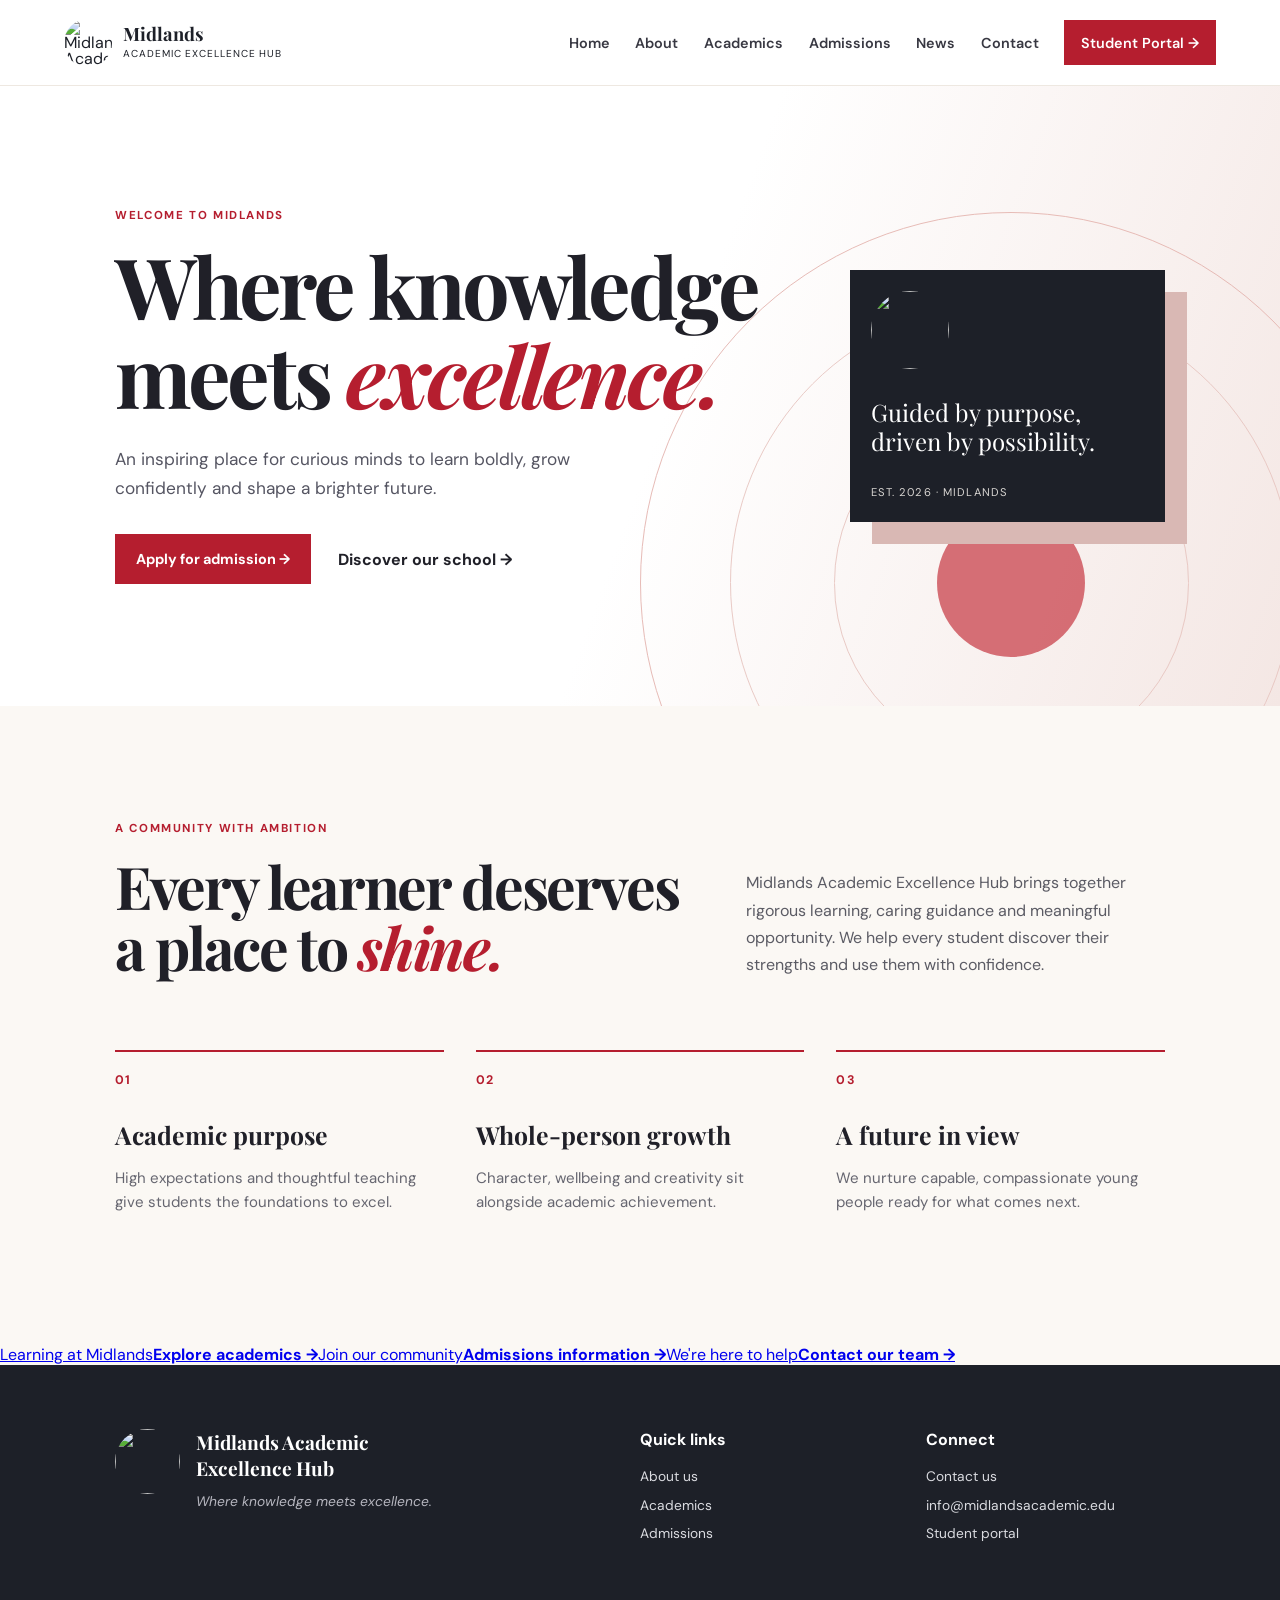
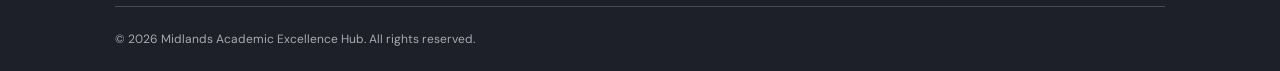
==== index.html @ b9ad70c9 "Add Midlands Academic Excellence Hub website Add the multi-page school website, shared assets, copyr" ====
<!doctype html><html lang="en"><head><meta charset="UTF-8"><meta name="viewport" content="width=device-width,initial-scale=1.0"><meta name="description" content="Midlands Academic Excellence Hub — Where knowledge meets excellence."><title>Midlands Academic Excellence Hub</title><link rel="preconnect" href="https://fonts.googleapis.com"><link rel="preconnect" href="https://fonts.gstatic.com" crossorigin><link href="https://fonts.googleapis.com/css2?family=DM+Sans:wght@400;500;600;700&family=Playfair+Display:wght@600;700;800&display=swap" rel="stylesheet"><link rel="stylesheet" href="styles.css"></head><body><a class="skip-link" href="#main">Skip to content</a><header class="site-header"><a class="brand" href="index.html"><img src="assets/midlands-logo.jpg" alt="Midlands Academic Excellence Hub logo"><span><strong>Midlands</strong><small>Academic Excellence Hub</small></span></a><button class="menu-toggle" aria-expanded="false" aria-controls="site-nav">Menu</button><nav id="site-nav" aria-label="Main navigation"><a class="active" href="index.html">Home</a><a href="about.html">About</a><a href="academics.html">Academics</a><a href="admissions.html">Admissions</a><a href="news.html">News</a><a href="contact.html">Contact</a><a class="portal-link" href="portal.html">Student Portal →</a></nav></header><main id="main"><section class="hero"><div class="hero-copy"><p class="eyebrow">Welcome to Midlands</p><h1>Where knowledge<br>meets <em>excellence.</em></h1><p class="lead">An inspiring place for curious minds to learn boldly, grow confidently and shape a brighter future.</p><div class="actions"><a class="button button-primary" href="admissions.html">Apply for admission →</a><a class="text-link" href="about.html">Discover our school →</a></div></div><aside class="hero-card"><img src="assets/midlands-logo.jpg" alt=""><p>Guided by purpose,<br>driven by possibility.</p><span>Est. 2026 · Midlands</span></aside><div class="hero-art" aria-hidden="true"><div></div><div></div><div></div></div></section><section class="intro section"><p class="eyebrow">A community with ambition</p><div class="split-heading"><h2>Every learner deserves a place to <em>shine.</em></h2><p>Midlands Academic Excellence Hub brings together rigorous learning, caring guidance and meaningful opportunity. We help every student discover their strengths and use them with confidence.</p></div><div class="values"><article><span class="number">01</span><h3>Academic purpose</h3><p>High expectations and thoughtful teaching give students the foundations to excel.</p></article><article><span class="number">02</span><h3>Whole-person growth</h3><p>Character, wellbeing and creativity sit alongside academic achievement.</p></article><article><span class="number">03</span><h3>A future in view</h3><p>We nurture capable, compassionate young people ready for what comes next.</p></article></div></section><section class="home-links"><a href="academics.html"><span>Learning at Midlands</span><strong>Explore academics →</strong></a><a href="admissions.html"><span>Join our community</span><strong>Admissions information →</strong></a><a href="contact.html"><span>We're here to help</span><strong>Contact our team →</strong></a></section></main><footer><div class="footer-brand"><img src="assets/midlands-logo.jpg" alt=""><p><strong>Midlands Academic<br>Excellence Hub</strong><span>Where knowledge meets excellence.</span></p></div><div><p class="footer-title">Quick links</p><a href="about.html">About us</a><a href="academics.html">Academics</a><a href="admissions.html">Admissions</a></div><div><p class="footer-title">Connect</p><a href="contact.html">Contact us</a><a href="mailto:info@midlandsacademic.edu">info@midlandsacademic.edu</a><a href="portal.html">Student portal</a></div><p class="copyright">© 2026 Midlands Academic Excellence Hub. All rights reserved.</p></footer><script src="script.js"></script></body></html>
---- styles.css ----
:root{--red:#b51e2f;--deep:#1d2028;--ink:#202028;--cream:#fbf8f4;--line:#e7dfd7}*{box-sizing:border-box}html{scroll-behavior:smooth}body{margin:0;color:var(--ink);background:var(--cream);font-family:"DM Sans",sans-serif}.skip-link{position:absolute;left:-999px}.skip-link:focus{left:1rem;top:1rem;z-index:3;background:#fff;padding:.8rem}.site-header{height:86px;display:flex;align-items:center;justify-content:space-between;padding:0 clamp(1.3rem,5vw,5rem);border-bottom:1px solid #eee8e1;background:#fff;position:sticky;top:0;z-index:10}.brand{display:flex;align-items:center;gap:.7rem;color:var(--deep);text-decoration:none;line-height:1}.brand img{width:48px;height:48px;border-radius:50%;object-fit:cover}.brand strong{display:block;font-family:"Playfair Display",serif;font-size:1.15rem}.brand small{font-size:.63rem;text-transform:uppercase;letter-spacing:.09em}nav{display:flex;align-items:center;gap:clamp(.8rem,2vw,2rem)}nav a{color:#383842;text-decoration:none;font-size:.9rem;font-weight:600}.portal-link{background:var(--red);padding:.85rem 1.05rem;color:white!important}.menu-toggle{display:none;border:0;background:none;font:inherit;font-weight:700}.hero{min-height:620px;padding:clamp(4rem,8vw,8rem) clamp(1.3rem,9vw,9rem);overflow:hidden;position:relative;background:linear-gradient(110deg,#fff 0%,#fff 52%,#f4e7e4 100%);display:grid;grid-template-columns:1.25fr .75fr;align-items:center}.hero-copy{position:relative;z-index:2}.eyebrow{color:var(--red);text-transform:uppercase;letter-spacing:.14em;font-size:.72rem;font-weight:700;margin:0 0 1.15rem}.hero h1,h2{font-family:"Playfair Display",serif;line-height:1.05;margin:0;letter-spacing:-.04em}.hero h1{font-size:clamp(3.2rem,6.6vw,6.7rem);max-width:750px}em{color:var(--red);font-style:italic}.lead{font-size:1.08rem;line-height:1.65;max-width:520px;color:#555562;margin:1.7rem 0 2rem}.actions{display:flex;align-items:center;gap:1.7rem;flex-wrap:wrap}.button{display:inline-flex;align-items:center;gap:1.8rem;padding:1rem 1.3rem;border:0;text-decoration:none;font:700 .9rem "DM Sans";cursor:pointer}.button-primary{background:var(--red);color:#fff}.button-light{background:#fff;color:var(--red)}.text-link{font-weight:700;color:var(--ink);text-decoration:none}.text-link span{margin-left:.4rem;font-size:1.1em}.red{color:var(--red)}.hero-card{z-index:2;justify-self:end;width:min(315px,100%);padding:1.3rem;background:var(--deep);color:#fff;box-shadow:22px 22px 0 #d9b8b4}.hero-card img{width:78px;height:78px;object-fit:cover;border-radius:50%}.hero-card p{font-family:"Playfair Display",serif;font-size:1.5rem;line-height:1.2;margin:1.5rem 0}.hero-card span{font-size:.7rem;letter-spacing:.1em;text-transform:uppercase;color:#d7d4d1}.hero-art{position:absolute;right:-8%;bottom:-40%;width:58vw;height:58vw;border:1px solid #e5b5b0;border-radius:50%;opacity:.9}.hero-art div{position:absolute;border:1px solid #e8c6c1;border-radius:50%;inset:12%}.hero-art div:nth-child(2){inset:26%}.hero-art div:nth-child(3){inset:40%;background:#d26068;border:0}.section{padding:clamp(4.5rem,9vw,8rem) clamp(1.3rem,9vw,9rem)}.split-heading{display:grid;grid-template-columns:1.15fr .85fr;gap:4rem;align-items:end}.split-heading h2,h2{font-size:clamp(2.35rem,4.6vw,4.7rem)}.split-heading p,.section-copy,.contact p{line-height:1.7;color:#5b5b64;margin:0}.values{display:grid;grid-template-columns:repeat(3,1fr);gap:2rem;margin-top:4.5rem}.values article{border-top:2px solid var(--red);padding-top:1rem}.number,.programme-grid span{color:var(--red);font-size:.78rem;font-weight:700;letter-spacing:.1em}.values h3,.programme-grid h3{font-family:"Playfair Display",serif;font-size:1.55rem;margin:1.8rem 0 .7rem}.values p,.programme-grid p{color:#666670;line-height:1.6;font-size:.94rem}.academics{background:var(--deep);color:#fff;display:grid;grid-template-columns:.82fr 1.18fr;gap:5rem}.academics .section-copy{color:#c9c9cf;max-width:370px;margin:1.4rem 0 1.8rem}.programme-grid{display:grid;grid-template-columns:repeat(2,1fr);border-top:1px solid #555762}.programme-grid article{padding:1.7rem;border-right:1px solid #555762;border-bottom:1px solid #555762}.programme-grid article:nth-child(even){border-right:0}.programme-grid h3{margin:2.8rem 0 .5rem}.programme-grid p{color:#c3c4ca}.admissions{display:grid;grid-template-columns:1fr 1fr;padding:0;background:#fff}.admissions-panel{background:var(--red);color:#fff;padding:clamp(4.5rem,9vw,8rem) clamp(1.3rem,9vw,9rem)}.light{color:#ffd9d5}.admissions-panel em{color:#fff}.admissions-panel>p:not(.eyebrow){max-width:420px;line-height:1.7;color:#ffe9e7;margin:1.4rem 0 2rem}.steps{padding:clamp(4.5rem,9vw,8rem) clamp(1.3rem,9vw,9rem)}ol{list-style:none;padding:0;margin:2.5rem 0 0}li{display:flex;gap:1.2rem;padding:1.2rem 0;border-top:1px solid var(--line)}li span{font-weight:700;color:var(--red)}li h3{margin:0 0 .4rem;font-size:1rem}li p{margin:0;color:#696974;line-height:1.5;font-size:.9rem}.news{background:#f2ede8}.news-heading{display:flex;justify-content:space-between;align-items:end;margin-bottom:3rem}.news-grid{display:grid;grid-template-columns:repeat(3,1fr);gap:1.2rem}.news-grid article{background:#fff;padding:2rem;min-height:245px;display:flex;flex-direction:column;align-items:flex-start}.news-grid p{color:var(--red);font-size:.72rem;font-weight:700;text-transform:uppercase;letter-spacing:.08em;margin:0}.news-grid h3{font-family:"Playfair Display",serif;font-size:1.45rem;line-height:1.2;margin:1.5rem 0 auto}.news-grid a{color:var(--red);text-decoration:none;font-weight:700;font-size:.86rem;margin-top:1.5rem}.contact{display:grid;grid-template-columns:.8fr 1.2fr;gap:6rem;background:#fff}.contact>div>p:not(.eyebrow){max-width:350px;margin-top:1.5rem}form{display:grid;gap:1rem}label{font-size:.8rem;font-weight:700;color:#4d4d55}input,textarea{width:100%;display:block;margin-top:.45rem;border:0;border-bottom:1px solid #cfc9c3;padding:.65rem 0;font:1rem "DM Sans";outline-color:var(--red);background:transparent}textarea{resize:vertical}.form-message{margin:0;color:var(--red);font-weight:700;font-size:.85rem}footer{background:var(--deep);color:#fff;padding:4rem clamp(1.3rem,9vw,9rem) 1.5rem;display:grid;grid-template-columns:2fr 1fr 1fr;gap:3rem}.footer-brand{display:flex;gap:1rem}.footer-brand img{width:65px;height:65px;object-fit:cover;border-radius:50%}.footer-brand p{margin:0;font-family:"Playfair Display",serif;font-size:1.2rem}.footer-brand span{display:block;font:italic .86rem "DM Sans";color:#b6b6bf;margin-top:.65rem}footer>div:not(.footer-brand){display:grid;align-content:start;gap:.65rem}footer a{color:#dadbe0;text-decoration:none;font-size:.86rem}.footer-title{font-weight:700;color:#fff;margin:0 0 .4rem}.copyright{grid-column:1/-1;border-top:1px solid #494b54;padding-top:1.5rem;color:#a8a9b0;font-size:.75rem;margin:1rem 0 0}@media(max-width:760px){.site-header{height:72px}.menu-toggle{display:block}nav{display:none;position:absolute;left:0;right:0;top:72px;padding:1.5rem;background:#fff;box-shadow:0 8px 12px #0001;align-items:stretch;flex-direction:column}.site-header.open nav{display:flex}.hero{grid-template-columns:1fr;gap:3rem;min-height:unset}.hero-card{justify-self:start}.split-heading,.academics,.contact{grid-template-columns:1fr;gap:2.5rem}.values,.news-grid{grid-template-columns:1fr}.admissions{grid-template-columns:1fr}.news-heading{align-items:start;gap:1.5rem;flex-direction:column}footer{grid-template-columns:1fr;gap:2rem}.hero-art{width:90vw;height:90vw;right:-35%;bottom:-10%}}
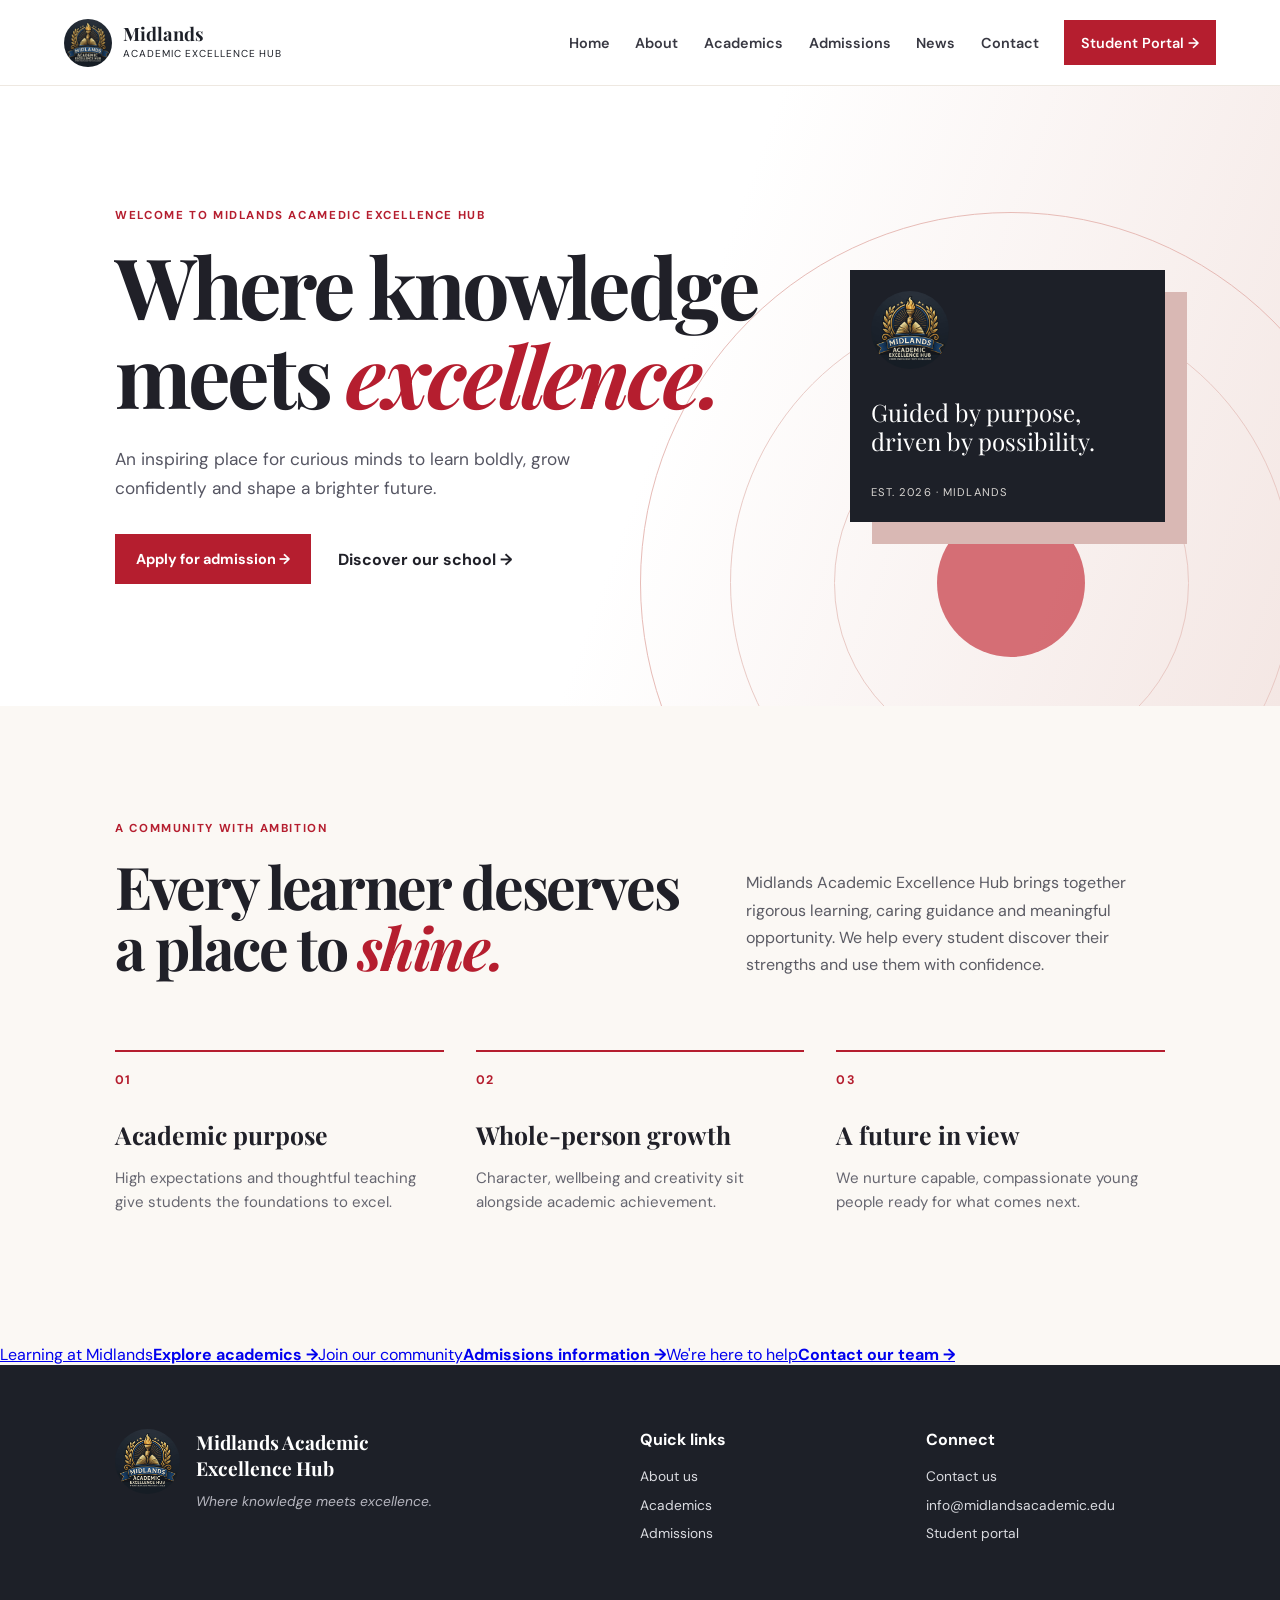
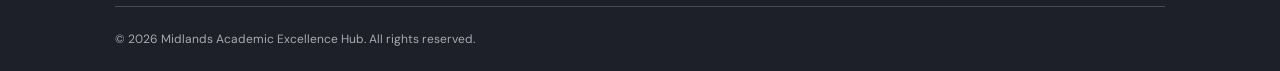
==== commit 5e59a6a6: "initial project" ====
--- a/index.html
+++ b/index.html
@@ -1 +1,91 @@
-<!doctype html><html lang="en"><head><meta charset="UTF-8"><meta name="viewport" content="width=device-width,initial-scale=1.0"><meta name="description" content="Midlands Academic Excellence Hub — Where knowledge meets excellence."><title>Midlands Academic Excellence Hub</title><link rel="preconnect" href="https://fonts.googleapis.com"><link rel="preconnect" href="https://fonts.gstatic.com" crossorigin><link href="https://fonts.googleapis.com/css2?family=DM+Sans:wght@400;500;600;700&family=Playfair+Display:wght@600;700;800&display=swap" rel="stylesheet"><link rel="stylesheet" href="styles.css"></head><body><a class="skip-link" href="#main">Skip to content</a><header class="site-header"><a class="brand" href="index.html"><img src="assets/midlands-logo.jpg" alt="Midlands Academic Excellence Hub logo"><span><strong>Midlands</strong><small>Academic Excellence Hub</small></span></a><button class="menu-toggle" aria-expanded="false" aria-controls="site-nav">Menu</button><nav id="site-nav" aria-label="Main navigation"><a class="active" href="index.html">Home</a><a href="about.html">About</a><a href="academics.html">Academics</a><a href="admissions.html">Admissions</a><a href="news.html">News</a><a href="contact.html">Contact</a><a class="portal-link" href="portal.html">Student Portal →</a></nav></header><main id="main"><section class="hero"><div class="hero-copy"><p class="eyebrow">Welcome to Midlands</p><h1>Where knowledge<br>meets <em>excellence.</em></h1><p class="lead">An inspiring place for curious minds to learn boldly, grow confidently and shape a brighter future.</p><div class="actions"><a class="button button-primary" href="admissions.html">Apply for admission →</a><a class="text-link" href="about.html">Discover our school →</a></div></div><aside class="hero-card"><img src="assets/midlands-logo.jpg" alt=""><p>Guided by purpose,<br>driven by possibility.</p><span>Est. 2026 · Midlands</span></aside><div class="hero-art" aria-hidden="true"><div></div><div></div><div></div></div></section><section class="intro section"><p class="eyebrow">A community with ambition</p><div class="split-heading"><h2>Every learner deserves a place to <em>shine.</em></h2><p>Midlands Academic Excellence Hub brings together rigorous learning, caring guidance and meaningful opportunity. We help every student discover their strengths and use them with confidence.</p></div><div class="values"><article><span class="number">01</span><h3>Academic purpose</h3><p>High expectations and thoughtful teaching give students the foundations to excel.</p></article><article><span class="number">02</span><h3>Whole-person growth</h3><p>Character, wellbeing and creativity sit alongside academic achievement.</p></article><article><span class="number">03</span><h3>A future in view</h3><p>We nurture capable, compassionate young people ready for what comes next.</p></article></div></section><section class="home-links"><a href="academics.html"><span>Learning at Midlands</span><strong>Explore academics →</strong></a><a href="admissions.html"><span>Join our community</span><strong>Admissions information →</strong></a><a href="contact.html"><span>We're here to help</span><strong>Contact our team →</strong></a></section></main><footer><div class="footer-brand"><img src="assets/midlands-logo.jpg" alt=""><p><strong>Midlands Academic<br>Excellence Hub</strong><span>Where knowledge meets excellence.</span></p></div><div><p class="footer-title">Quick links</p><a href="about.html">About us</a><a href="academics.html">Academics</a><a href="admissions.html">Admissions</a></div><div><p class="footer-title">Connect</p><a href="contact.html">Contact us</a><a href="mailto:info@midlandsacademic.edu">info@midlandsacademic.edu</a><a href="portal.html">Student portal</a></div><p class="copyright">© 2026 Midlands Academic Excellence Hub. All rights reserved.</p></footer><script src="script.js"></script></body></html>
+<!doctype html>
+<html lang="en">
+
+<head>
+    <meta charset="UTF-8">
+    <meta name="viewport" content="width=device-width,initial-scale=1.0">
+    <meta name="description" content="Midlands Academic Excellence Hub — Where knowledge meets excellence.">
+    <title>Midlands Academic Excellence Hub</title>
+    <link rel="preconnect" href="https://fonts.googleapis.com">
+    <link rel="preconnect" href="https://fonts.gstatic.com" crossorigin>
+    <link
+        href="https://fonts.googleapis.com/css2?family=DM+Sans:wght@400;500;600;700&family=Playfair+Display:wght@600;700;800&display=swap"
+        rel="stylesheet">
+    <link rel="stylesheet" href="styles.css">
+</head>
+
+<body><a class="skip-link" href="#main">Skip to content</a>
+    <header class="site-header"><a class="brand" href="index.html"><img src="assets/midlands-logo.jpg"
+                alt="Midlands Academic Excellence Hub logo"><span><strong>Midlands</strong><small>Academic Excellence
+                    Hub</small></span></a><button class="menu-toggle" aria-expanded="false"
+            aria-controls="site-nav">Menu</button>
+        <nav id="site-nav" aria-label="Main navigation"><a class="active" href="index.html">Home</a><a
+                href="about.html">About</a><a href="academics.html">Academics</a><a
+                href="admissions.html">Admissions</a><a href="news.html">News</a><a href="contact.html">Contact</a><a
+                class="portal-link" href="portal.html">Student Portal →</a></nav>
+    </header>
+    <main id="main">
+        <section class="hero">
+            <div class="hero-copy">
+                <p class="eyebrow">Welcome to Midlands Acamedic excellence Hub</p>
+                <h1>Where knowledge<br>meets <em>excellence.</em></h1>
+                <p class="lead">An inspiring place for curious minds to learn boldly, grow confidently and shape a
+                    brighter future.</p>
+                <div class="actions"><a class="button button-primary" href="admissions.html">Apply for admission →</a><a
+                        class="text-link" href="about.html">Discover our school →</a></div>
+            </div>
+            <aside class="hero-card"><img src="assets/midlands-logo.jpg" alt="">
+                <p>Guided by purpose,<br>driven by possibility.</p><span>Est. 2026 · Midlands</span>
+            </aside>
+            <div class="hero-art" aria-hidden="true">
+                <div></div>
+                <div></div>
+                <div></div>
+            </div>
+        </section>
+        <section class="intro section">
+            <p class="eyebrow">A community with ambition</p>
+            <div class="split-heading">
+                <h2>Every learner deserves a place to <em>shine.</em></h2>
+                <p>Midlands Academic Excellence Hub brings together rigorous learning, caring guidance and meaningful
+                    opportunity. We help every student discover their strengths and use them with confidence.</p>
+            </div>
+            <div class="values">
+                <article><span class="number">01</span>
+                    <h3>Academic purpose</h3>
+                    <p>High expectations and thoughtful teaching give students the foundations to excel.</p>
+                </article>
+                <article><span class="number">02</span>
+                    <h3>Whole-person growth</h3>
+                    <p>Character, wellbeing and creativity sit alongside academic achievement.</p>
+                </article>
+                <article><span class="number">03</span>
+                    <h3>A future in view</h3>
+                    <p>We nurture capable, compassionate young people ready for what comes next.</p>
+                </article>
+            </div>
+        </section>
+        <section class="home-links"><a href="academics.html"><span>Learning at Midlands</span><strong>Explore academics
+                    →</strong></a><a href="admissions.html"><span>Join our community</span><strong>Admissions
+                    information →</strong></a><a href="contact.html"><span>We're here to help</span><strong>Contact our
+                    team →</strong></a></section>
+    </main>
+    <footer>
+        <div class="footer-brand"><img src="assets/midlands-logo.jpg" alt="">
+            <p><strong>Midlands Academic<br>Excellence Hub</strong><span>Where knowledge meets excellence.</span></p>
+        </div>
+        <div>
+            <p class="footer-title">Quick links</p><a href="about.html">About us</a><a
+                href="academics.html">Academics</a><a href="admissions.html">Admissions</a>
+        </div>
+        <div>
+            <p class="footer-title">Connect</p><a href="contact.html">Contact us</a><a
+                href="mailto:info@midlandsacademic.edu">info@midlandsacademic.edu</a><a href="portal.html">Student
+                portal</a>
+        </div>
+        <p class="copyright">© 2026 Midlands Academic Excellence Hub. All rights reserved.</p>
+    </footer>
+    <script src="script.js"></script>
+</body>
+
+</html>
--- a/styles.css
+++ b/styles.css
@@ -1 +1,643 @@
-:root{--red:#b51e2f;--deep:#1d2028;--ink:#202028;--cream:#fbf8f4;--line:#e7dfd7}*{box-sizing:border-box}html{scroll-behavior:smooth}body{margin:0;color:var(--ink);background:var(--cream);font-family:"DM Sans",sans-serif}.skip-link{position:absolute;left:-999px}.skip-link:focus{left:1rem;top:1rem;z-index:3;background:#fff;padding:.8rem}.site-header{height:86px;display:flex;align-items:center;justify-content:space-between;padding:0 clamp(1.3rem,5vw,5rem);border-bottom:1px solid #eee8e1;background:#fff;position:sticky;top:0;z-index:10}.brand{display:flex;align-items:center;gap:.7rem;color:var(--deep);text-decoration:none;line-height:1}.brand img{width:48px;height:48px;border-radius:50%;object-fit:cover}.brand strong{display:block;font-family:"Playfair Display",serif;font-size:1.15rem}.brand small{font-size:.63rem;text-transform:uppercase;letter-spacing:.09em}nav{display:flex;align-items:center;gap:clamp(.8rem,2vw,2rem)}nav a{color:#383842;text-decoration:none;font-size:.9rem;font-weight:600}.portal-link{background:var(--red);padding:.85rem 1.05rem;color:white!important}.menu-toggle{display:none;border:0;background:none;font:inherit;font-weight:700}.hero{min-height:620px;padding:clamp(4rem,8vw,8rem) clamp(1.3rem,9vw,9rem);overflow:hidden;position:relative;background:linear-gradient(110deg,#fff 0%,#fff 52%,#f4e7e4 100%);display:grid;grid-template-columns:1.25fr .75fr;align-items:center}.hero-copy{position:relative;z-index:2}.eyebrow{color:var(--red);text-transform:uppercase;letter-spacing:.14em;font-size:.72rem;font-weight:700;margin:0 0 1.15rem}.hero h1,h2{font-family:"Playfair Display",serif;line-height:1.05;margin:0;letter-spacing:-.04em}.hero h1{font-size:clamp(3.2rem,6.6vw,6.7rem);max-width:750px}em{color:var(--red);font-style:italic}.lead{font-size:1.08rem;line-height:1.65;max-width:520px;color:#555562;margin:1.7rem 0 2rem}.actions{display:flex;align-items:center;gap:1.7rem;flex-wrap:wrap}.button{display:inline-flex;align-items:center;gap:1.8rem;padding:1rem 1.3rem;border:0;text-decoration:none;font:700 .9rem "DM Sans";cursor:pointer}.button-primary{background:var(--red);color:#fff}.button-light{background:#fff;color:var(--red)}.text-link{font-weight:700;color:var(--ink);text-decoration:none}.text-link span{margin-left:.4rem;font-size:1.1em}.red{color:var(--red)}.hero-card{z-index:2;justify-self:end;width:min(315px,100%);padding:1.3rem;background:var(--deep);color:#fff;box-shadow:22px 22px 0 #d9b8b4}.hero-card img{width:78px;height:78px;object-fit:cover;border-radius:50%}.hero-card p{font-family:"Playfair Display",serif;font-size:1.5rem;line-height:1.2;margin:1.5rem 0}.hero-card span{font-size:.7rem;letter-spacing:.1em;text-transform:uppercase;color:#d7d4d1}.hero-art{position:absolute;right:-8%;bottom:-40%;width:58vw;height:58vw;border:1px solid #e5b5b0;border-radius:50%;opacity:.9}.hero-art div{position:absolute;border:1px solid #e8c6c1;border-radius:50%;inset:12%}.hero-art div:nth-child(2){inset:26%}.hero-art div:nth-child(3){inset:40%;background:#d26068;border:0}.section{padding:clamp(4.5rem,9vw,8rem) clamp(1.3rem,9vw,9rem)}.split-heading{display:grid;grid-template-columns:1.15fr .85fr;gap:4rem;align-items:end}.split-heading h2,h2{font-size:clamp(2.35rem,4.6vw,4.7rem)}.split-heading p,.section-copy,.contact p{line-height:1.7;color:#5b5b64;margin:0}.values{display:grid;grid-template-columns:repeat(3,1fr);gap:2rem;margin-top:4.5rem}.values article{border-top:2px solid var(--red);padding-top:1rem}.number,.programme-grid span{color:var(--red);font-size:.78rem;font-weight:700;letter-spacing:.1em}.values h3,.programme-grid h3{font-family:"Playfair Display",serif;font-size:1.55rem;margin:1.8rem 0 .7rem}.values p,.programme-grid p{color:#666670;line-height:1.6;font-size:.94rem}.academics{background:var(--deep);color:#fff;display:grid;grid-template-columns:.82fr 1.18fr;gap:5rem}.academics .section-copy{color:#c9c9cf;max-width:370px;margin:1.4rem 0 1.8rem}.programme-grid{display:grid;grid-template-columns:repeat(2,1fr);border-top:1px solid #555762}.programme-grid article{padding:1.7rem;border-right:1px solid #555762;border-bottom:1px solid #555762}.programme-grid article:nth-child(even){border-right:0}.programme-grid h3{margin:2.8rem 0 .5rem}.programme-grid p{color:#c3c4ca}.admissions{display:grid;grid-template-columns:1fr 1fr;padding:0;background:#fff}.admissions-panel{background:var(--red);color:#fff;padding:clamp(4.5rem,9vw,8rem) clamp(1.3rem,9vw,9rem)}.light{color:#ffd9d5}.admissions-panel em{color:#fff}.admissions-panel>p:not(.eyebrow){max-width:420px;line-height:1.7;color:#ffe9e7;margin:1.4rem 0 2rem}.steps{padding:clamp(4.5rem,9vw,8rem) clamp(1.3rem,9vw,9rem)}ol{list-style:none;padding:0;margin:2.5rem 0 0}li{display:flex;gap:1.2rem;padding:1.2rem 0;border-top:1px solid var(--line)}li span{font-weight:700;color:var(--red)}li h3{margin:0 0 .4rem;font-size:1rem}li p{margin:0;color:#696974;line-height:1.5;font-size:.9rem}.news{background:#f2ede8}.news-heading{display:flex;justify-content:space-between;align-items:end;margin-bottom:3rem}.news-grid{display:grid;grid-template-columns:repeat(3,1fr);gap:1.2rem}.news-grid article{background:#fff;padding:2rem;min-height:245px;display:flex;flex-direction:column;align-items:flex-start}.news-grid p{color:var(--red);font-size:.72rem;font-weight:700;text-transform:uppercase;letter-spacing:.08em;margin:0}.news-grid h3{font-family:"Playfair Display",serif;font-size:1.45rem;line-height:1.2;margin:1.5rem 0 auto}.news-grid a{color:var(--red);text-decoration:none;font-weight:700;font-size:.86rem;margin-top:1.5rem}.contact{display:grid;grid-template-columns:.8fr 1.2fr;gap:6rem;background:#fff}.contact>div>p:not(.eyebrow){max-width:350px;margin-top:1.5rem}form{display:grid;gap:1rem}label{font-size:.8rem;font-weight:700;color:#4d4d55}input,textarea{width:100%;display:block;margin-top:.45rem;border:0;border-bottom:1px solid #cfc9c3;padding:.65rem 0;font:1rem "DM Sans";outline-color:var(--red);background:transparent}textarea{resize:vertical}.form-message{margin:0;color:var(--red);font-weight:700;font-size:.85rem}footer{background:var(--deep);color:#fff;padding:4rem clamp(1.3rem,9vw,9rem) 1.5rem;display:grid;grid-template-columns:2fr 1fr 1fr;gap:3rem}.footer-brand{display:flex;gap:1rem}.footer-brand img{width:65px;height:65px;object-fit:cover;border-radius:50%}.footer-brand p{margin:0;font-family:"Playfair Display",serif;font-size:1.2rem}.footer-brand span{display:block;font:italic .86rem "DM Sans";color:#b6b6bf;margin-top:.65rem}footer>div:not(.footer-brand){display:grid;align-content:start;gap:.65rem}footer a{color:#dadbe0;text-decoration:none;font-size:.86rem}.footer-title{font-weight:700;color:#fff;margin:0 0 .4rem}.copyright{grid-column:1/-1;border-top:1px solid #494b54;padding-top:1.5rem;color:#a8a9b0;font-size:.75rem;margin:1rem 0 0}@media(max-width:760px){.site-header{height:72px}.menu-toggle{display:block}nav{display:none;position:absolute;left:0;right:0;top:72px;padding:1.5rem;background:#fff;box-shadow:0 8px 12px #0001;align-items:stretch;flex-direction:column}.site-header.open nav{display:flex}.hero{grid-template-columns:1fr;gap:3rem;min-height:unset}.hero-card{justify-self:start}.split-heading,.academics,.contact{grid-template-columns:1fr;gap:2.5rem}.values,.news-grid{grid-template-columns:1fr}.admissions{grid-template-columns:1fr}.news-heading{align-items:start;gap:1.5rem;flex-direction:column}footer{grid-template-columns:1fr;gap:2rem}.hero-art{width:90vw;height:90vw;right:-35%;bottom:-10%}}
+:root {
+    --red: #b51e2f;
+    --deep: #1d2028;
+    --ink: #202028;
+    --cream: #fbf8f4;
+    --line: #e7dfd7
+}
+
+* {
+    box-sizing: border-box
+}
+
+html {
+    scroll-behavior: smooth
+}
+
+body {
+    margin: 0;
+    color: var(--ink);
+    background: var(--cream);
+    font-family: "DM Sans", sans-serif
+}
+
+.skip-link {
+    position: absolute;
+    left: -999px
+}
+
+.skip-link:focus {
+    left: 1rem;
+    top: 1rem;
+    z-index: 3;
+    background: #fff;
+    padding: .8rem
+}
+
+.site-header {
+    height: 86px;
+    display: flex;
+    align-items: center;
+    justify-content: space-between;
+    padding: 0 clamp(1.3rem, 5vw, 5rem);
+    border-bottom: 1px solid #eee8e1;
+    background: #fff;
+    position: sticky;
+    top: 0;
+    z-index: 10
+}
+
+.brand {
+    display: flex;
+    align-items: center;
+    gap: .7rem;
+    color: var(--deep);
+    text-decoration: none;
+    line-height: 1
+}
+
+.brand img {
+    width: 48px;
+    height: 48px;
+    border-radius: 50%;
+    object-fit: cover
+}
+
+.brand strong {
+    display: block;
+    font-family: "Playfair Display", serif;
+    font-size: 1.15rem
+}
+
+.brand small {
+    font-size: .63rem;
+    text-transform: uppercase;
+    letter-spacing: .09em
+}
+
+nav {
+    display: flex;
+    align-items: center;
+    gap: clamp(.8rem, 2vw, 2rem)
+}
+
+nav a {
+    color: #383842;
+    text-decoration: none;
+    font-size: .9rem;
+    font-weight: 600
+}
+
+.portal-link {
+    background: var(--red);
+    padding: .85rem 1.05rem;
+    color: white !important
+}
+
+.menu-toggle {
+    display: none;
+    border: 0;
+    background: none;
+    font: inherit;
+    font-weight: 700
+}
+
+.hero {
+    min-height: 620px;
+    padding: clamp(4rem, 8vw, 8rem) clamp(1.3rem, 9vw, 9rem);
+    overflow: hidden;
+    position: relative;
+    background: linear-gradient(110deg, #fff 0%, #fff 52%, #f4e7e4 100%);
+    display: grid;
+    grid-template-columns: 1.25fr .75fr;
+    align-items: center
+}
+
+.hero-copy {
+    position: relative;
+    z-index: 2
+}
+
+.eyebrow {
+    color: var(--red);
+    text-transform: uppercase;
+    letter-spacing: .14em;
+    font-size: .72rem;
+    font-weight: 700;
+    margin: 0 0 1.15rem
+}
+
+.hero h1,
+h2 {
+    font-family: "Playfair Display", serif;
+    line-height: 1.05;
+    margin: 0;
+    letter-spacing: -.04em
+}
+
+.hero h1 {
+    font-size: clamp(3.2rem, 6.6vw, 6.7rem);
+    max-width: 750px
+}
+
+em {
+    color: var(--red);
+    font-style: italic
+}
+
+.lead {
+    font-size: 1.08rem;
+    line-height: 1.65;
+    max-width: 520px;
+    color: #555562;
+    margin: 1.7rem 0 2rem
+}
+
+.actions {
+    display: flex;
+    align-items: center;
+    gap: 1.7rem;
+    flex-wrap: wrap
+}
+
+.button {
+    display: inline-flex;
+    align-items: center;
+    gap: 1.8rem;
+    padding: 1rem 1.3rem;
+    border: 0;
+    text-decoration: none;
+    font: 700 .9rem "DM Sans";
+    cursor: pointer
+}
+
+.button-primary {
+    background: var(--red);
+    color: #fff
+}
+
+.button-light {
+    background: #fff;
+    color: var(--red)
+}
+
+.text-link {
+    font-weight: 700;
+    color: var(--ink);
+    text-decoration: none
+}
+
+.text-link span {
+    margin-left: .4rem;
+    font-size: 1.1em
+}
+
+.red {
+    color: var(--red)
+}
+
+.hero-card {
+    z-index: 2;
+    justify-self: end;
+    width: min(315px, 100%);
+    padding: 1.3rem;
+    background: var(--deep);
+    color: #fff;
+    box-shadow: 22px 22px 0 #d9b8b4
+}
+
+.hero-card img {
+    width: 78px;
+    height: 78px;
+    object-fit: cover;
+    border-radius: 50%
+}
+
+.hero-card p {
+    font-family: "Playfair Display", serif;
+    font-size: 1.5rem;
+    line-height: 1.2;
+    margin: 1.5rem 0
+}
+
+.hero-card span {
+    font-size: .7rem;
+    letter-spacing: .1em;
+    text-transform: uppercase;
+    color: #d7d4d1
+}
+
+.hero-art {
+    position: absolute;
+    right: -8%;
+    bottom: -40%;
+    width: 58vw;
+    height: 58vw;
+    border: 1px solid #e5b5b0;
+    border-radius: 50%;
+    opacity: .9
+}
+
+.hero-art div {
+    position: absolute;
+    border: 1px solid #e8c6c1;
+    border-radius: 50%;
+    inset: 12%
+}
+
+.hero-art div:nth-child(2) {
+    inset: 26%
+}
+
+.hero-art div:nth-child(3) {
+    inset: 40%;
+    background: #d26068;
+    border: 0
+}
+
+.section {
+    padding: clamp(4.5rem, 9vw, 8rem) clamp(1.3rem, 9vw, 9rem)
+}
+
+.split-heading {
+    display: grid;
+    grid-template-columns: 1.15fr .85fr;
+    gap: 4rem;
+    align-items: end
+}
+
+.split-heading h2,
+h2 {
+    font-size: clamp(2.35rem, 4.6vw, 4.7rem)
+}
+
+.split-heading p,
+.section-copy,
+.contact p {
+    line-height: 1.7;
+    color: #5b5b64;
+    margin: 0
+}
+
+.values {
+    display: grid;
+    grid-template-columns: repeat(3, 1fr);
+    gap: 2rem;
+    margin-top: 4.5rem
+}
+
+.values article {
+    border-top: 2px solid var(--red);
+    padding-top: 1rem
+}
+
+.number,
+.programme-grid span {
+    color: var(--red);
+    font-size: .78rem;
+    font-weight: 700;
+    letter-spacing: .1em
+}
+
+.values h3,
+.programme-grid h3 {
+    font-family: "Playfair Display", serif;
+    font-size: 1.55rem;
+    margin: 1.8rem 0 .7rem
+}
+
+.values p,
+.programme-grid p {
+    color: #666670;
+    line-height: 1.6;
+    font-size: .94rem
+}
+
+.academics {
+    background: var(--deep);
+    color: #fff;
+    display: grid;
+    grid-template-columns: .82fr 1.18fr;
+    gap: 5rem
+}
+
+.academics .section-copy {
+    color: #c9c9cf;
+    max-width: 370px;
+    margin: 1.4rem 0 1.8rem
+}
+
+.programme-grid {
+    display: grid;
+    grid-template-columns: repeat(2, 1fr);
+    border-top: 1px solid #555762
+}
+
+.programme-grid article {
+    padding: 1.7rem;
+    border-right: 1px solid #555762;
+    border-bottom: 1px solid #555762
+}
+
+.programme-grid article:nth-child(even) {
+    border-right: 0
+}
+
+.programme-grid h3 {
+    margin: 2.8rem 0 .5rem
+}
+
+.programme-grid p {
+    color: #c3c4ca
+}
+
+.admissions {
+    display: grid;
+    grid-template-columns: 1fr 1fr;
+    padding: 0;
+    background: #fff
+}
+
+.admissions-panel {
+    background: var(--red);
+    color: #fff;
+    padding: clamp(4.5rem, 9vw, 8rem) clamp(1.3rem, 9vw, 9rem)
+}
+
+.light {
+    color: #ffd9d5
+}
+
+.admissions-panel em {
+    color: #fff
+}
+
+.admissions-panel>p:not(.eyebrow) {
+    max-width: 420px;
+    line-height: 1.7;
+    color: #ffe9e7;
+    margin: 1.4rem 0 2rem
+}
+
+.steps {
+    padding: clamp(4.5rem, 9vw, 8rem) clamp(1.3rem, 9vw, 9rem)
+}
+
+ol {
+    list-style: none;
+    padding: 0;
+    margin: 2.5rem 0 0
+}
+
+li {
+    display: flex;
+    gap: 1.2rem;
+    padding: 1.2rem 0;
+    border-top: 1px solid var(--line)
+}
+
+li span {
+    font-weight: 700;
+    color: var(--red)
+}
+
+li h3 {
+    margin: 0 0 .4rem;
+    font-size: 1rem
+}
+
+li p {
+    margin: 0;
+    color: #696974;
+    line-height: 1.5;
+    font-size: .9rem
+}
+
+.news {
+    background: #f2ede8
+}
+
+.news-heading {
+    display: flex;
+    justify-content: space-between;
+    align-items: end;
+    margin-bottom: 3rem
+}
+
+.news-grid {
+    display: grid;
+    grid-template-columns: repeat(3, 1fr);
+    gap: 1.2rem
+}
+
+.news-grid article {
+    background: #fff;
+    padding: 2rem;
+    min-height: 245px;
+    display: flex;
+    flex-direction: column;
+    align-items: flex-start
+}
+
+.news-grid p {
+    color: var(--red);
+    font-size: .72rem;
+    font-weight: 700;
+    text-transform: uppercase;
+    letter-spacing: .08em;
+    margin: 0
+}
+
+.news-grid h3 {
+    font-family: "Playfair Display", serif;
+    font-size: 1.45rem;
+    line-height: 1.2;
+    margin: 1.5rem 0 auto
+}
+
+.news-grid a {
+    color: var(--red);
+    text-decoration: none;
+    font-weight: 700;
+    font-size: .86rem;
+    margin-top: 1.5rem
+}
+
+.contact {
+    display: grid;
+    grid-template-columns: .8fr 1.2fr;
+    gap: 6rem;
+    background: #fff
+}
+
+.contact>div>p:not(.eyebrow) {
+    max-width: 350px;
+    margin-top: 1.5rem
+}
+
+form {
+    display: grid;
+    gap: 1rem
+}
+
+label {
+    font-size: .8rem;
+    font-weight: 700;
+    color: #4d4d55
+}
+
+input,
+textarea {
+    width: 100%;
+    display: block;
+    margin-top: .45rem;
+    border: 0;
+    border-bottom: 1px solid #cfc9c3;
+    padding: .65rem 0;
+    font: 1rem "DM Sans";
+    outline-color: var(--red);
+    background: transparent
+}
+
+textarea {
+    resize: vertical
+}
+
+.form-message {
+    margin: 0;
+    color: var(--red);
+    font-weight: 700;
+    font-size: .85rem
+}
+
+footer {
+    background: var(--deep);
+    color: #fff;
+    padding: 4rem clamp(1.3rem, 9vw, 9rem) 1.5rem;
+    display: grid;
+    grid-template-columns: 2fr 1fr 1fr;
+    gap: 3rem
+}
+
+.footer-brand {
+    display: flex;
+    gap: 1rem
+}
+
+.footer-brand img {
+    width: 65px;
+    height: 65px;
+    object-fit: cover;
+    border-radius: 50%
+}
+
+.footer-brand p {
+    margin: 0;
+    font-family: "Playfair Display", serif;
+    font-size: 1.2rem
+}
+
+.footer-brand span {
+    display: block;
+    font: italic .86rem "DM Sans";
+    color: #b6b6bf;
+    margin-top: .65rem
+}
+
+footer>div:not(.footer-brand) {
+    display: grid;
+    align-content: start;
+    gap: .65rem
+}
+
+footer a {
+    color: #dadbe0;
+    text-decoration: none;
+    font-size: .86rem
+}
+
+.footer-title {
+    font-weight: 700;
+    color: #fff;
+    margin: 0 0 .4rem
+}
+
+.copyright {
+    grid-column: 1/-1;
+    border-top: 1px solid #494b54;
+    padding-top: 1.5rem;
+    color: #a8a9b0;
+    font-size: .75rem;
+    margin: 1rem 0 0
+}
+
+@media(max-width:760px) {
+    .site-header {
+        height: 72px
+    }
+
+    .menu-toggle {
+        display: block
+    }
+
+    nav {
+        display: none;
+        position: absolute;
+        left: 0;
+        right: 0;
+        top: 72px;
+        padding: 1.5rem;
+        background: #fff;
+        box-shadow: 0 8px 12px #0001;
+        align-items: stretch;
+        flex-direction: column
+    }
+
+    .site-header.open nav {
+        display: flex
+    }
+
+    .hero {
+        grid-template-columns: 1fr;
+        gap: 3rem;
+        min-height: unset
+    }
+
+    .hero-card {
+        justify-self: start
+    }
+
+    .split-heading,
+    .academics,
+    .contact {
+        grid-template-columns: 1fr;
+        gap: 2.5rem
+    }
+
+    .values,
+    .news-grid {
+        grid-template-columns: 1fr
+    }
+
+    .admissions {
+        grid-template-columns: 1fr
+    }
+
+    .news-heading {
+        align-items: start;
+        gap: 1.5rem;
+        flex-direction: column
+    }
+
+    footer {
+        grid-template-columns: 1fr;
+        gap: 2rem
+    }
+
+    .hero-art {
+        width: 90vw;
+        height: 90vw;
+        right: -35%;
+        bottom: -10%
+    }
+}
